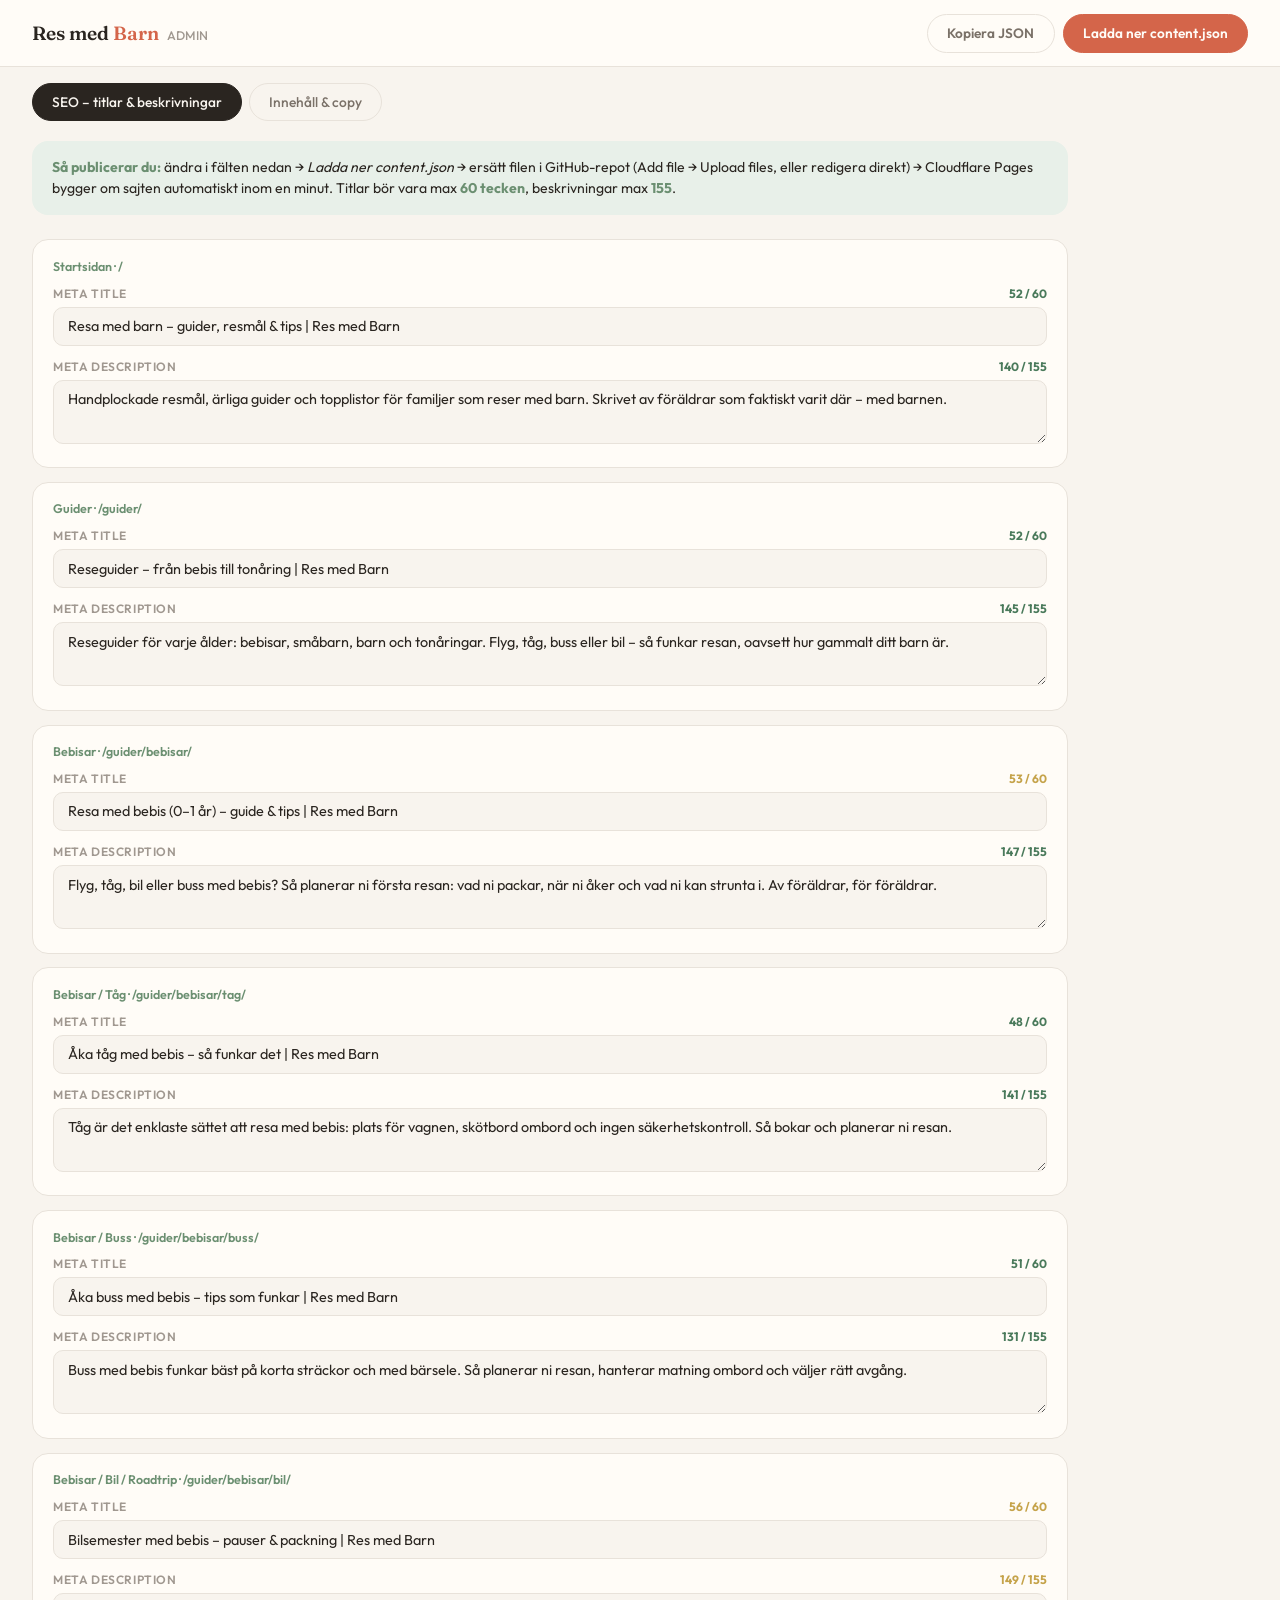
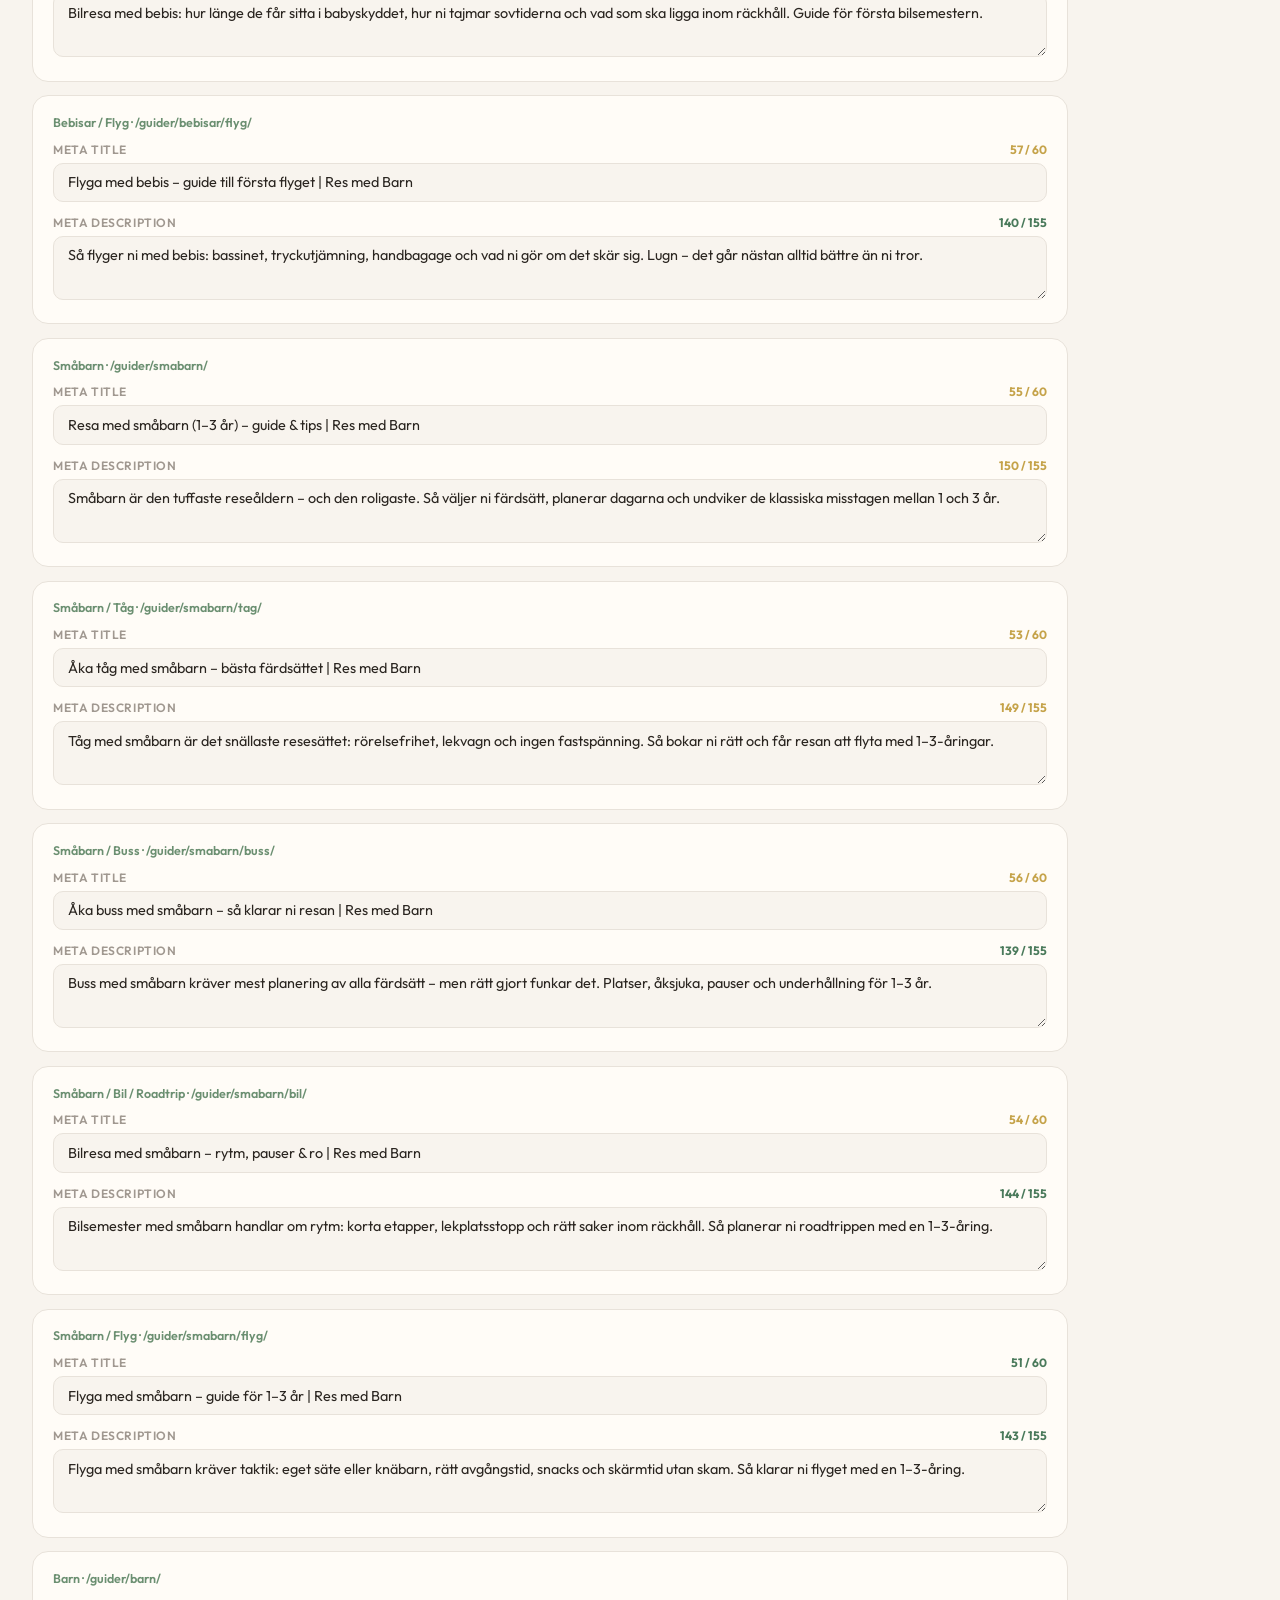
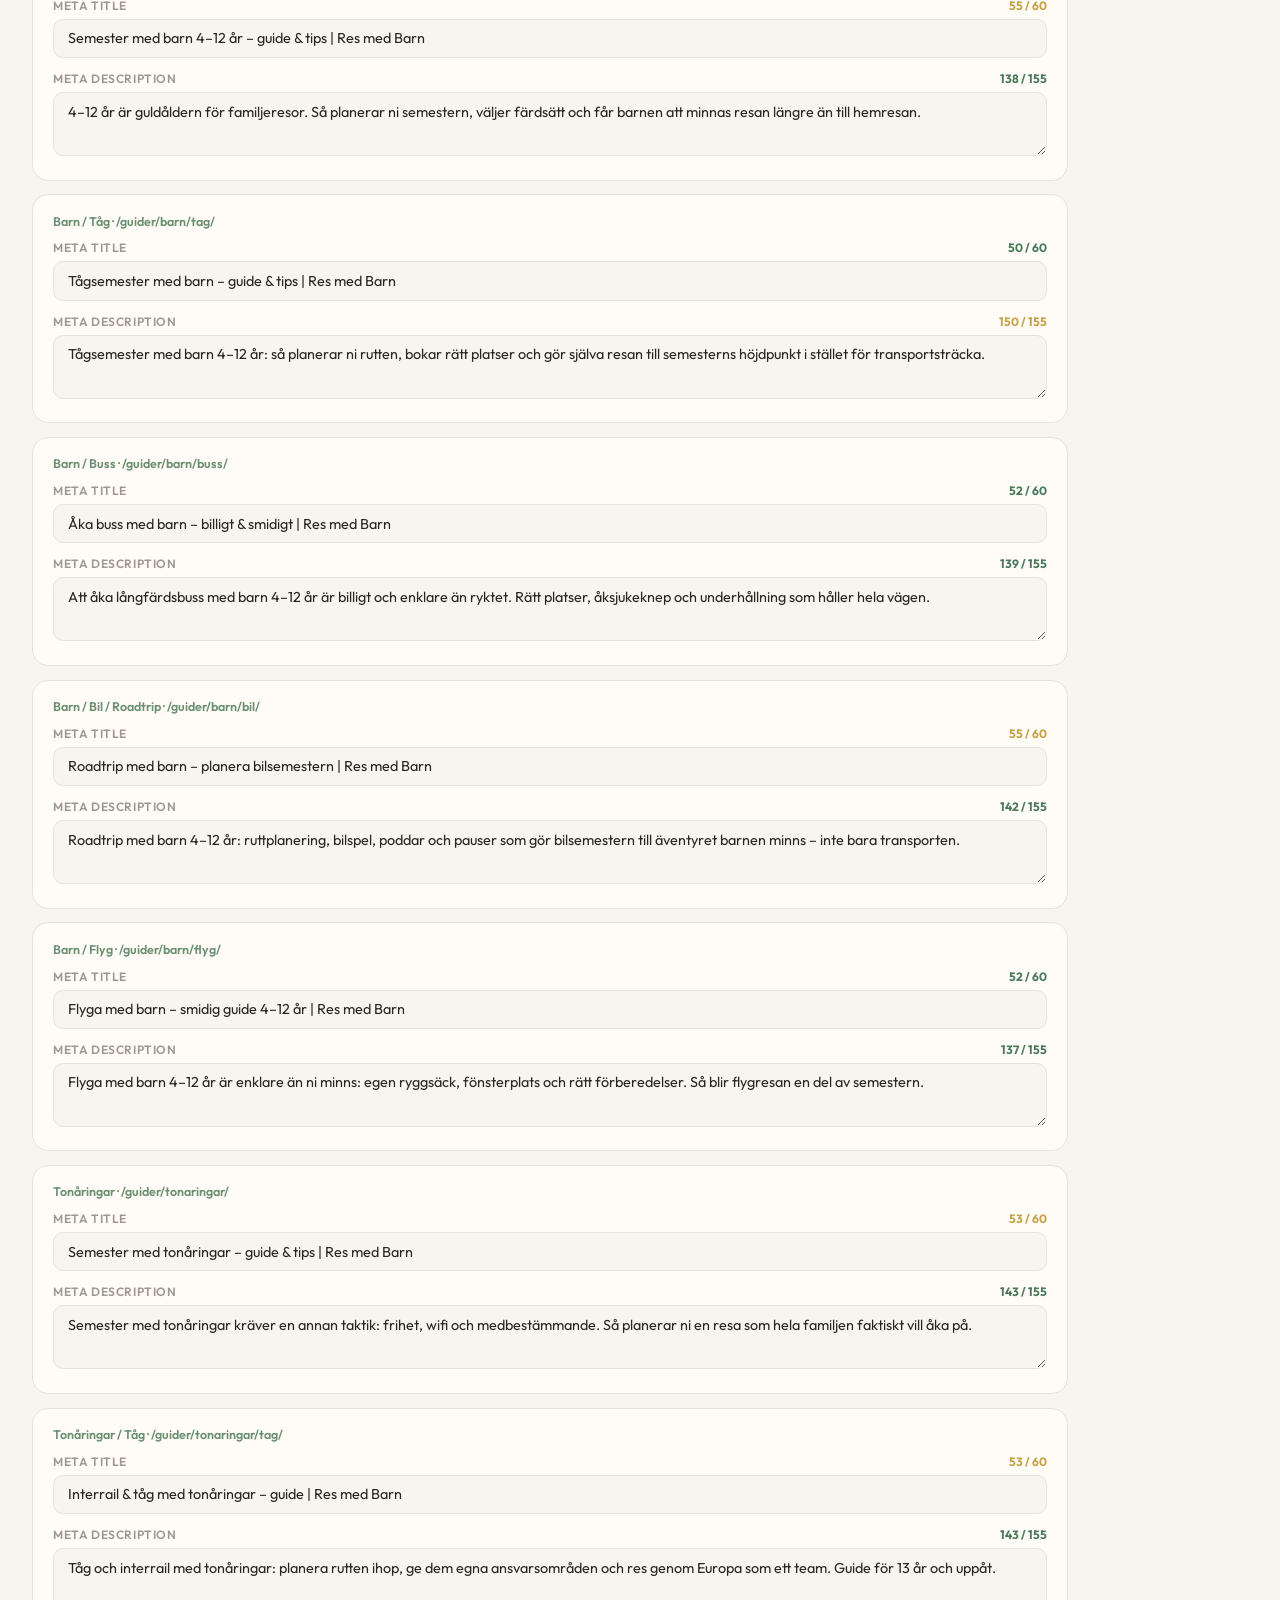
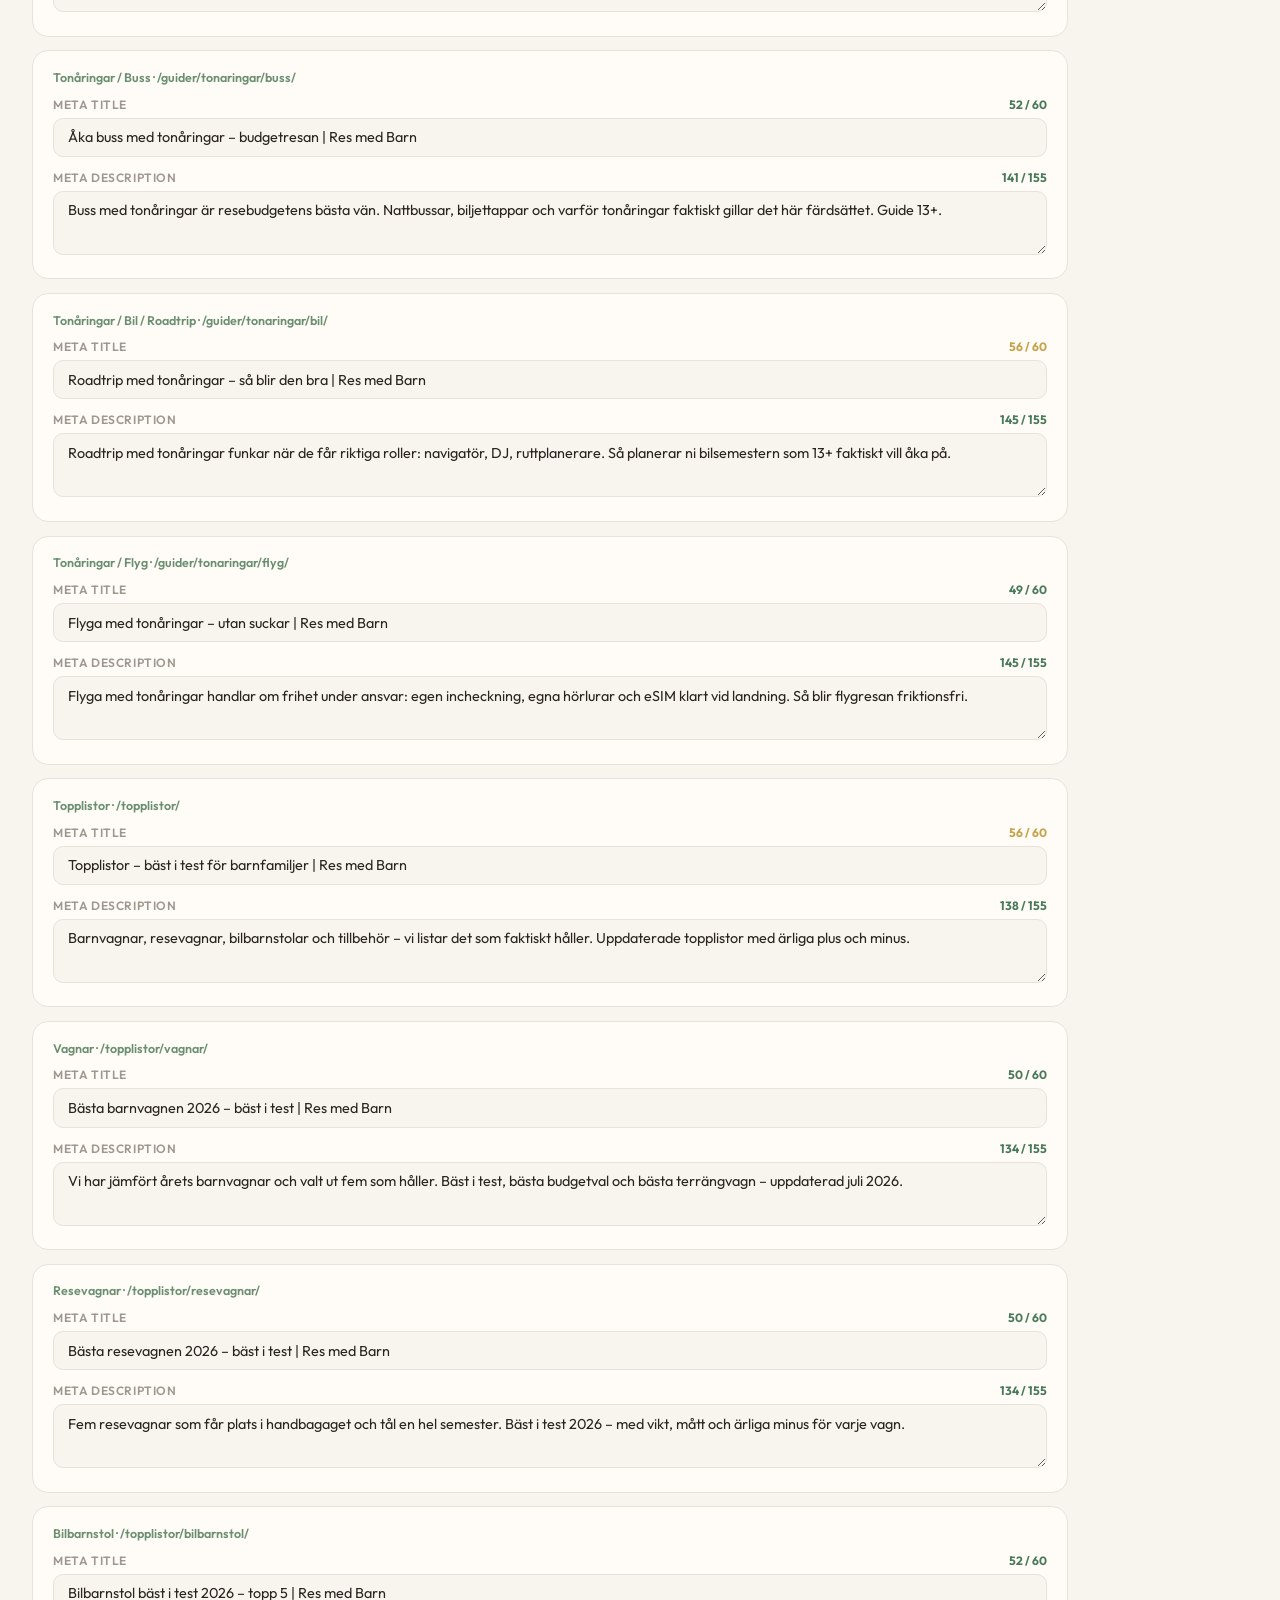
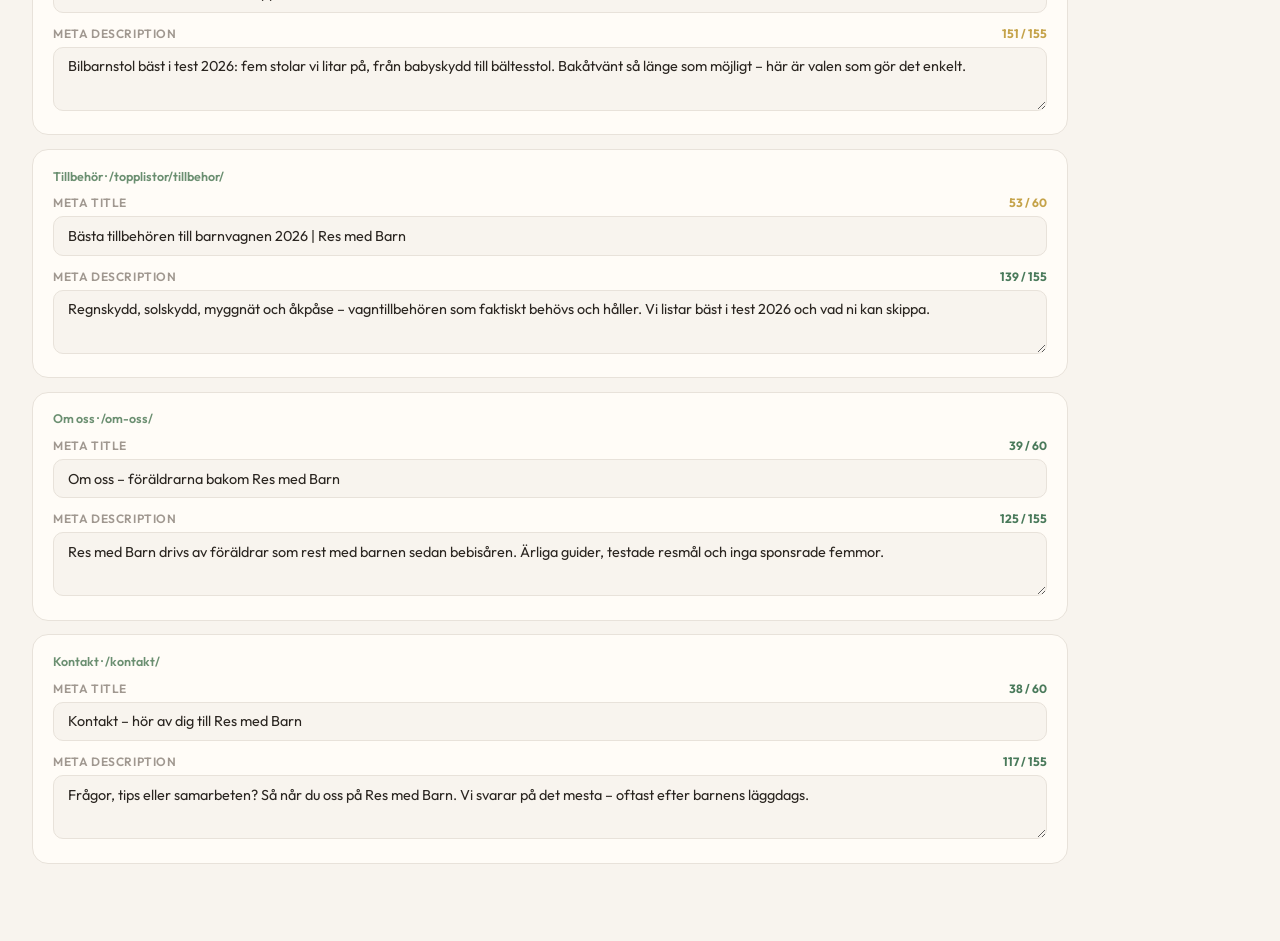
==== static/admin.html @ d8f47bc6 "Add files via upload" ====
<!DOCTYPE html>
<html lang="sv">
<head>
<meta charset="UTF-8">
<meta name="viewport" content="width=device-width, initial-scale=1.0">
<title>Admin – Res med Barn</title>
<meta name="robots" content="noindex, nofollow">
<link rel="preconnect" href="https://fonts.googleapis.com">
<link href="https://fonts.googleapis.com/css2?family=Fraunces:opsz,wght@9..144,300..900&family=Outfit:wght@300;400;500;600;700&display=swap" rel="stylesheet">
<style>
*, *::before, *::after { margin:0; padding:0; box-sizing:border-box; }
:root {
  --bg:#F8F4EE; --surface:#FFFCF7; --text:#2A2520; --text-2:#7A7168; --muted:#A09890;
  --primary:#6B8F71; --primary-light:#E8F0E9; --accent:#D4654A; --accent-light:#FAEAE5;
  --border:#E8E2DA; --radius:10px; --radius-lg:16px;
  --ok:#4A7A5B; --warn:#C5A34A; --bad:#C0392B;
  --font-d:'Fraunces',Georgia,serif; --font-b:'Outfit',system-ui,sans-serif;
}
body { font-family:var(--font-b); background:var(--bg); color:var(--text); line-height:1.5; }
.topbar {
  position:sticky; top:0; z-index:10;
  display:flex; align-items:center; justify-content:space-between; gap:1rem;
  padding:0.85rem clamp(1rem,3vw,2rem);
  background:var(--surface); border-bottom:1px solid var(--border);
}
.brand { font-family:var(--font-d); font-size:1.2rem; font-weight:600; }
.brand span { color:var(--accent); }
.brand small { font-family:var(--font-b); font-weight:500; color:var(--muted); margin-left:0.5rem; font-size:0.78rem; }
.topbar-actions { display:flex; gap:0.5rem; flex-wrap:wrap; }
.btn {
  padding:0.6rem 1.2rem; border-radius:100px; border:1.5px solid var(--border);
  background:var(--surface); font-family:var(--font-b); font-size:0.85rem; font-weight:600;
  cursor:pointer; color:var(--text-2); transition:all .2s;
}
.btn:hover { border-color:var(--muted); color:var(--text); }
.btn-primary { background:var(--accent); border-color:var(--accent); color:#FFFCF7; }
.btn-primary:hover { background:#C0563D; }
.tabs { display:flex; gap:0.4rem; padding:1rem clamp(1rem,3vw,2rem) 0; }
.tab {
  padding:0.55rem 1.2rem; border-radius:100px; border:1.5px solid var(--border);
  background:transparent; font-family:var(--font-b); font-size:0.86rem; font-weight:500;
  cursor:pointer; color:var(--text-2);
}
.tab.active { background:var(--text); color:var(--bg); border-color:var(--text); }
.wrap { padding:1.25rem clamp(1rem,3vw,2rem) 4rem; max-width:1100px; }
.hint {
  background:var(--primary-light); border-radius:var(--radius-lg);
  padding:1rem 1.25rem; font-size:0.88rem; color:var(--text); margin-bottom:1.5rem;
}
.hint strong { color:var(--primary); }
/* SEO table */
.seo-row {
  background:var(--surface); border:1px solid var(--border); border-radius:var(--radius-lg);
  padding:1.1rem 1.25rem; margin-bottom:0.85rem;
}
.seo-path { font-size:0.78rem; font-weight:600; color:var(--primary); margin-bottom:0.5rem; }
.field { margin-bottom:0.75rem; }
.field:last-child { margin-bottom:0; }
.field-head { display:flex; justify-content:space-between; align-items:baseline; margin-bottom:0.25rem; }
.field label { font-size:0.75rem; font-weight:600; text-transform:uppercase; letter-spacing:0.05em; color:var(--muted); }
.counter { font-size:0.75rem; font-weight:700; }
.counter.ok { color:var(--ok); } .counter.warn { color:var(--warn); } .counter.bad { color:var(--bad); }
input[type=text], textarea, select {
  width:100%; padding:0.6rem 0.85rem; font-family:var(--font-b); font-size:0.9rem;
  color:var(--text); background:var(--bg); border:1.5px solid var(--border);
  border-radius:var(--radius); outline:none; transition:border-color .2s; resize:vertical;
}
input:focus, textarea:focus, select:focus { border-color:var(--primary); }
textarea { min-height:64px; }
/* content editor */
.picker { margin-bottom:1.25rem; max-width:420px; }
.group-title {
  font-family:var(--font-d); font-size:1.15rem; font-weight:600;
  margin:1.5rem 0 0.75rem; padding-bottom:0.4rem; border-bottom:1px solid var(--border);
}
.obj-card {
  background:var(--surface); border:1px solid var(--border); border-radius:var(--radius-lg);
  padding:1rem 1.25rem; margin-bottom:0.75rem;
}
.saved-flash {
  position:fixed; bottom:1.5rem; right:1.5rem; padding:0.8rem 1.4rem;
  background:var(--primary); color:#fff; border-radius:100px; font-weight:600;
  font-size:0.88rem; opacity:0; transition:opacity .3s; pointer-events:none;
}
.saved-flash.show { opacity:1; }
.err { padding:2rem; color:var(--bad); }
</style>
</head>
<body>
<div class="topbar">
  <div class="brand">Res med <span>Barn</span><small>ADMIN</small></div>
  <div class="topbar-actions">
    <button class="btn" onclick="copyJson()">Kopiera JSON</button>
    <button class="btn btn-primary" onclick="downloadJson()">Ladda ner content.json</button>
  </div>
</div>
<div class="tabs">
  <button class="tab active" data-view="seo" onclick="switchView('seo')">SEO – titlar &amp; beskrivningar</button>
  <button class="tab" data-view="copy" onclick="switchView('copy')">Innehåll &amp; copy</button>
</div>
<div class="wrap">
  <div class="hint">
    <strong>Så publicerar du:</strong> ändra i fälten nedan → <em>Ladda ner content.json</em> → ersätt filen i GitHub-repot (Add file → Upload files, eller redigera direkt) → Cloudflare Pages bygger om sajten automatiskt inom en minut. Titlar bör vara max <strong>60 tecken</strong>, beskrivningar max <strong>155</strong>.
  </div>
  <div id="view"></div>
</div>
<div class="saved-flash" id="flash">Nedladdad ✓</div>

<script>
let C = null;
let view = 'seo';

/* ---- collect all pages that carry SEO fields ---- */
function seoEntries() {
  const rows = [];
  const p = C.pages;
  rows.push(['Startsidan · /', p.home]);
  rows.push(['Guider · /guider/', p.guider]);
  C.ages.forEach(a => {
    rows.push([`${a.name} · /guider/${a.slug}/`, a]);
    C.transports.forEach(t => {
      rows.push([`${a.name} / ${t.name} · /guider/${a.slug}/${t.slug}/`, C.guides[a.slug + '/' + t.slug]]);
    });
  });
  rows.push(['Topplistor · /topplistor/', p.topplistor]);
  C.topplistor.lists.forEach(l => rows.push([`${l.name} · /topplistor/${l.slug}/`, l]));
  rows.push(['Om oss · /om-oss/', p['om-oss']]);
  rows.push(['Kontakt · /kontakt/', p.kontakt]);
  return rows;
}

function counterClass(len, max) {
  if (len > max) return 'bad';
  if (len > max - 8) return 'warn';
  return 'ok';
}

function seoField(obj, key, label, max) {
  const id = 'f' + Math.random().toString(36).slice(2, 9);
  const val = obj[key] || '';
  setTimeout(() => {
    const el = document.getElementById(id);
    if (!el) return;
    const cnt = document.getElementById(id + 'c');
    el.addEventListener('input', () => {
      obj[key] = el.value;
      cnt.textContent = el.value.length + ' / ' + max;
      cnt.className = 'counter ' + counterClass(el.value.length, max);
    });
  }, 0);
  const tag = max > 100
    ? `<textarea id="${id}">${escapeHtml(val)}</textarea>`
    : `<input type="text" id="${id}" value="${escapeHtml(val)}">`;
  return `<div class="field">
    <div class="field-head"><label>${label}</label>
    <span class="counter ${counterClass(val.length, max)}" id="${id}c">${val.length} / ${max}</span></div>
    ${tag}</div>`;
}

function renderSeo() {
  document.getElementById('view').innerHTML = seoEntries().map(([path, obj]) => `
    <div class="seo-row">
      <div class="seo-path">${escapeHtml(path)}</div>
      ${seoField(obj, 'title', 'Meta title', 60)}
      ${seoField(obj, 'description', 'Meta description', 155)}
    </div>`).join('');
}

/* ---- copy editor: generic editor for strings & string-arrays ---- */
const SKIP_KEYS = new Set(['slug', 'title', 'description', 'jsonld']);

function copyTargets() {
  const t = [
    ['Sajtinställningar', C.site],
    ['Startsidan', C.pages.home],
    ['Guider (hubbsida)', C.pages.guider],
    ['Topplistor (hubbsida)', C.pages.topplistor],
    ['Om oss', C.pages['om-oss']],
    ['Kontakt', C.pages.kontakt]
  ];
  C.ages.forEach(a => t.push([`Ålderssida: ${a.name}`, a]));
  C.ages.forEach(a => C.transports.forEach(tr =>
    t.push([`Guide: ${a.name} – ${tr.name}`, C.guides[a.slug + '/' + tr.slug]])));
  C.topplistor.lists.forEach(l => t.push([`Topplista: ${l.name}`, l]));
  return t;
}

function editorFor(obj, keyPath) {
  let html = '';
  for (const [k, v] of Object.entries(obj)) {
    if (SKIP_KEYS.has(k)) continue;
    if (typeof v === 'string') {
      html += strField(obj, k, v);
    } else if (Array.isArray(v) && v.every(x => typeof x === 'string')) {
      html += listField(obj, k, v);
    } else if (Array.isArray(v) && v.every(x => typeof x === 'object')) {
      v.forEach((item, i) => {
        html += `<div class="obj-card"><div class="seo-path">${k} #${i + 1}</div>${editorFor(item, keyPath + '.' + k + i)}</div>`;
      });
    }
  }
  return html;
}

function strField(obj, key, val) {
  const id = 'c' + Math.random().toString(36).slice(2, 9);
  setTimeout(() => {
    const el = document.getElementById(id);
    if (el) el.addEventListener('input', () => { obj[key] = el.value; });
  }, 0);
  const long = val.length > 80;
  return `<div class="field"><div class="field-head"><label>${key}</label></div>
    ${long ? `<textarea id="${id}">${escapeHtml(val)}</textarea>` : `<input type="text" id="${id}" value="${escapeHtml(val)}">`}
  </div>`;
}

function listField(obj, key, arr) {
  const id = 'c' + Math.random().toString(36).slice(2, 9);
  setTimeout(() => {
    const el = document.getElementById(id);
    if (el) el.addEventListener('input', () => {
      obj[key] = el.value.split('\n').map(s => s.trim()).filter(Boolean);
    });
  }, 0);
  return `<div class="field"><div class="field-head"><label>${key} (en rad per punkt)</label></div>
    <textarea id="${id}" style="min-height:${Math.min(40 + arr.length * 26, 300)}px">${escapeHtml(arr.join('\n'))}</textarea>
  </div>`;
}

function renderCopy(selIdx) {
  const targets = copyTargets();
  const idx = selIdx ?? 0;
  const [, obj] = targets[idx];
  document.getElementById('view').innerHTML = `
    <div class="picker"><select onchange="renderCopy(Number(this.value))">
      ${targets.map(([name], i) => `<option value="${i}"${i === idx ? ' selected' : ''}>${escapeHtml(name)}</option>`).join('')}
    </select></div>
    <div class="obj-card">${editorFor(obj, 't' + idx)}</div>`;
}

/* ---- io ---- */
function downloadJson() {
  const blob = new Blob([JSON.stringify(C, null, 2)], { type: 'application/json' });
  const a = document.createElement('a');
  a.href = URL.createObjectURL(blob);
  a.download = 'content.json';
  a.click();
  flash('Nedladdad ✓');
}
async function copyJson() {
  await navigator.clipboard.writeText(JSON.stringify(C, null, 2));
  flash('Kopierad till urklipp ✓');
}
function flash(msg) {
  const f = document.getElementById('flash');
  f.textContent = msg;
  f.classList.add('show');
  setTimeout(() => f.classList.remove('show'), 1800);
}
function switchView(v) {
  view = v;
  document.querySelectorAll('.tab').forEach(t => t.classList.toggle('active', t.dataset.view === v));
  v === 'seo' ? renderSeo() : renderCopy(0);
}
function escapeHtml(s) {
  return String(s).replace(/&/g, '&amp;').replace(/</g, '&lt;').replace(/>/g, '&gt;').replace(/"/g, '&quot;');
}

/* ---- init ---- */
fetch('/content.json')
  .then(r => { if (!r.ok) throw new Error(r.status); return r.json(); })
  .then(json => { C = json; renderSeo(); })
  .catch(() => {
    document.getElementById('view').innerHTML =
      '<p class="err">Kunde inte läsa /content.json. Kör du admin lokalt? Öppna den via sajten (resmedbarn.se/admin/) eller en lokal server.</p>';
  });
</script>
</body>
</html>
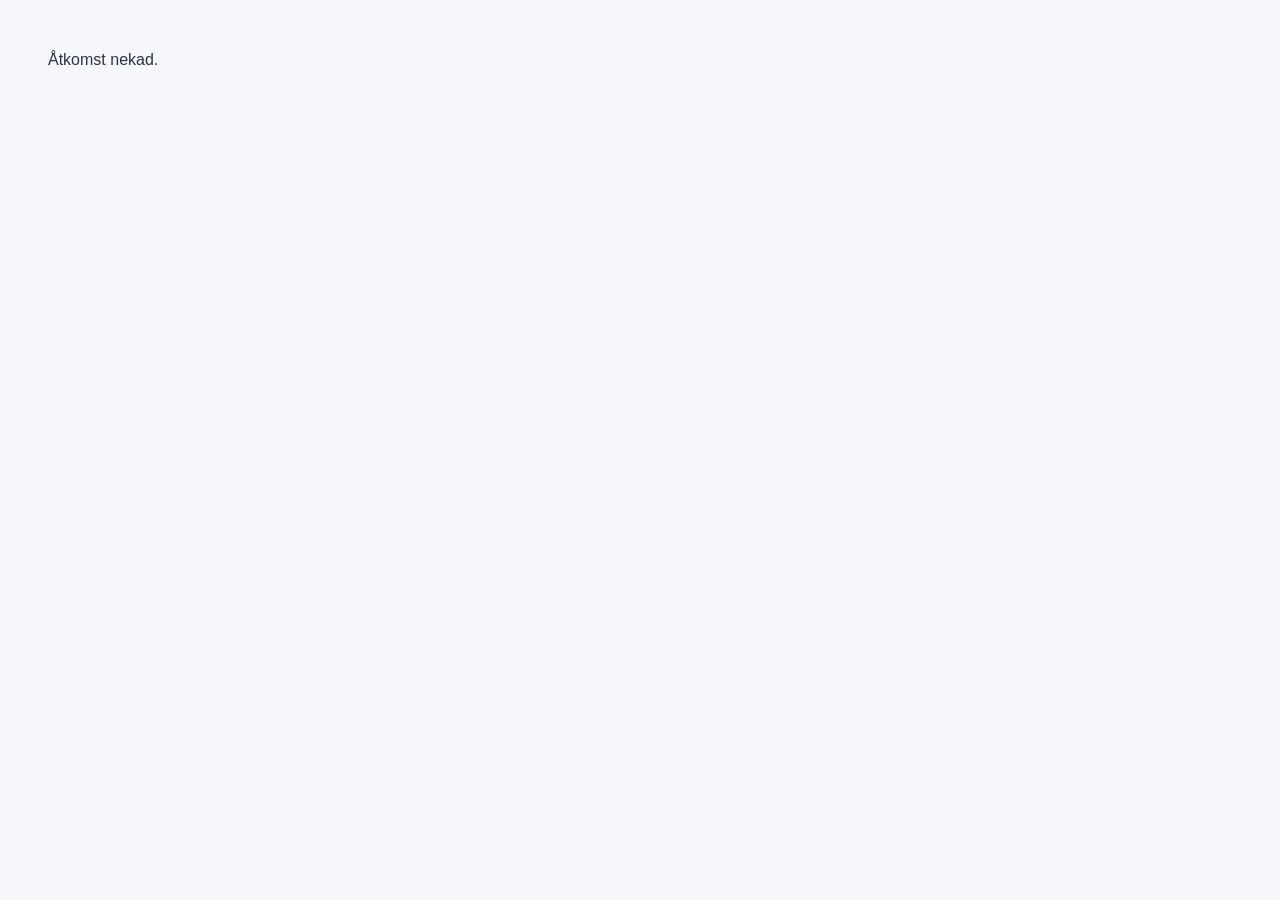
==== commit cd28deca: "0.3" ====
--- a/static/admin.html
+++ b/static/admin.html
@@ -10,10 +10,10 @@
 <style>
 *, *::before, *::after { margin:0; padding:0; box-sizing:border-box; }
 :root {
-  --bg:#F8F4EE; --surface:#FFFCF7; --text:#2A2520; --text-2:#7A7168; --muted:#A09890;
-  --primary:#6B8F71; --primary-light:#E8F0E9; --accent:#D4654A; --accent-light:#FAEAE5;
-  --border:#E8E2DA; --radius:10px; --radius-lg:16px;
-  --ok:#4A7A5B; --warn:#C5A34A; --bad:#C0392B;
+  --bg:#F5F7FA; --surface:#FFFFFF; --text:#2B3440; --text-2:#66748A; --muted:#98A5B6;
+  --primary:#5FA382; --primary-light:#E0F1E8; --accent:#E2836A; --accent-light:#FBEAE4;
+  --border:#E2E8F0; --radius:10px; --radius-lg:16px;
+  --ok:#4A7A5B; --warn:#CFAC62; --bad:#C0392B;
   --font-d:'Fraunces',Georgia,serif; --font-b:'Outfit',system-ui,sans-serif;
 }
 body { font-family:var(--font-b); background:var(--bg); color:var(--text); line-height:1.5; }
@@ -33,8 +33,8 @@
   cursor:pointer; color:var(--text-2); transition:all .2s;
 }
 .btn:hover { border-color:var(--muted); color:var(--text); }
-.btn-primary { background:var(--accent); border-color:var(--accent); color:#FFFCF7; }
-.btn-primary:hover { background:#C0563D; }
+.btn-primary { background:var(--accent); border-color:var(--accent); color:#FFFFFF; }
+.btn-primary:hover { background:#D5735A; }
 .tabs { display:flex; gap:0.4rem; padding:1rem clamp(1rem,3vw,2rem) 0; }
 .tab {
   padding:0.55rem 1.2rem; border-radius:100px; border:1.5px solid var(--border);
@@ -90,6 +90,7 @@
 <div class="topbar">
   <div class="brand">Res med <span>Barn</span><small>ADMIN</small></div>
   <div class="topbar-actions">
+    <a class="btn" href="https://github.com/jennielizenhielm-del/res-med-barn/edit/main/content.json" target="_blank" rel="noopener" style="text-decoration:none;display:inline-flex;align-items:center;">Öppna i GitHub</a>
     <button class="btn" onclick="copyJson()">Kopiera JSON</button>
     <button class="btn btn-primary" onclick="downloadJson()">Ladda ner content.json</button>
   </div>
@@ -100,13 +101,34 @@
 </div>
 <div class="wrap">
   <div class="hint">
-    <strong>Så publicerar du:</strong> ändra i fälten nedan → <em>Ladda ner content.json</em> → ersätt filen i GitHub-repot (Add file → Upload files, eller redigera direkt) → Cloudflare Pages bygger om sajten automatiskt inom en minut. Titlar bör vara max <strong>60 tecken</strong>, beskrivningar max <strong>155</strong>.
+    <strong>Så sparar du:</strong> ändra i fälten → klicka <em>Kopiera JSON</em> → klicka <em>Öppna i GitHub</em> → markera allt i filen (Ctrl+A), klistra in (Ctrl+V) → <em>Commit changes</em>. Cloudflare bygger om sajten automatiskt inom en minut. Titlar max <strong>60 tecken</strong>, beskrivningar max <strong>155</strong>.
   </div>
   <div id="view"></div>
 </div>
 <div class="saved-flash" id="flash">Nedladdad ✓</div>
 
 <script>
+/* ---- password gate (client-side deterrent; use Cloudflare Access for real protection) ---- */
+const PW_HASH = '2056d36bcc044427c806d3645d97710c9cc8119fd36245094c5e57160ac7551c';
+async function sha256(s) {
+  const b = await crypto.subtle.digest('SHA-256', new TextEncoder().encode(s));
+  return [...new Uint8Array(b)].map(x => x.toString(16).padStart(2, '0')).join('');
+}
+async function gate() {
+  if (sessionStorage.getItem('rmb-admin') === PW_HASH) return true;
+  for (let i = 0; i < 3; i++) {
+    const pw = prompt('Lösenord för admin:');
+    if (pw === null) break;
+    if (await sha256(pw) === PW_HASH) {
+      sessionStorage.setItem('rmb-admin', PW_HASH);
+      return true;
+    }
+    alert('Fel lösenord.');
+  }
+  document.body.innerHTML = '<div style="padding:3rem;font-family:sans-serif;">Åtkomst nekad.</div>';
+  return false;
+}
+
 let C = null;
 let view = 'seo';
 
@@ -267,13 +289,16 @@
 }
 
 /* ---- init ---- */
-fetch('/content.json')
+gate().then(ok => {
+  if (!ok) return;
+  fetch('/content.json')
   .then(r => { if (!r.ok) throw new Error(r.status); return r.json(); })
   .then(json => { C = json; renderSeo(); })
   .catch(() => {
     document.getElementById('view').innerHTML =
       '<p class="err">Kunde inte läsa /content.json. Kör du admin lokalt? Öppna den via sajten (resmedbarn.se/admin/) eller en lokal server.</p>';
   });
+});
 </script>
 </body>
 </html>
